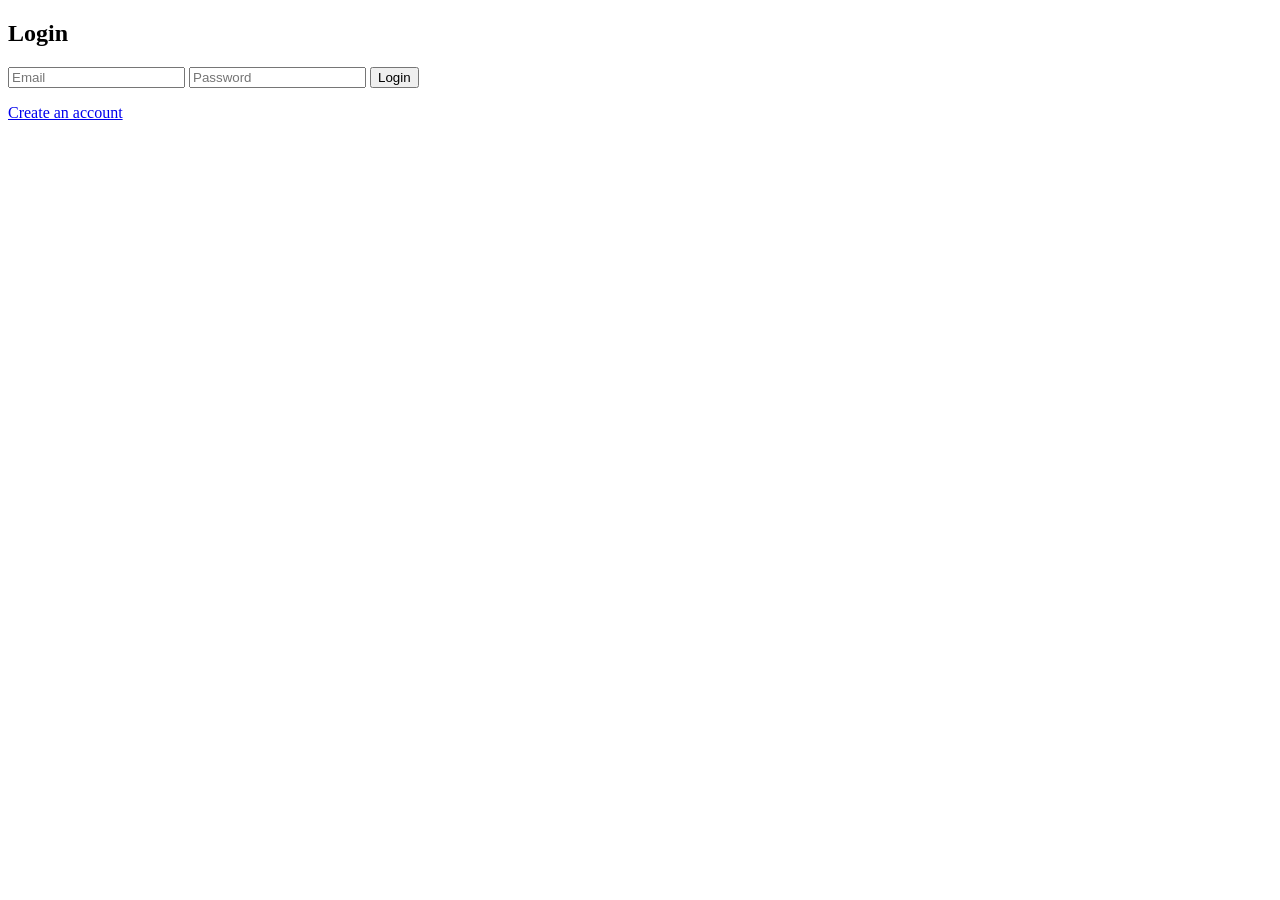
==== src/frontend/dashboard.html @ 11bc30a0 "Front end additions" ====
<!DOCTYPE html>
<html lang="en">
<head>
  <meta charset="UTF-8" />
  <title>Dashboard</title>
  <link rel="stylesheet" href="assets/css/style.css" />
</head>
<body>
  <div class="container">
    <h2>Dashboard</h2>
    <p id="welcome"></p>
    <pre id="userData"></pre>
    <button id="logoutBtn">Logout</button>
  </div>

  <script>
    const token = localStorage.getItem("token");

    if (!token) {
      window.location.href = "login.html";
    }

    document.getElementById("welcome").textContent = `Welcome, ${localStorage.getItem("userName") || "User"}`;

    async function loadUser() {
      const response = await fetch("http://localhost/Life-Discovery-Backend/api/auth/me.php", {
        method: "GET",
        headers: {
          "Authorization": `Bearer ${token}`
        }
      });

      const data = await response.json();

      if (!data.success) {
        localStorage.removeItem("token");
        localStorage.removeItem("userName");
        window.location.href = "login.html";
        return;
      }

      document.getElementById("userData").textContent = JSON.stringify(data.user, null, 2);
    }

    document.getElementById("logoutBtn").addEventListener("click", function() {
      localStorage.removeItem("token");
      localStorage.removeItem("userName");
      window.location.href = "login.html";
    });

    loadUser();
  </script>
</body>
</html>
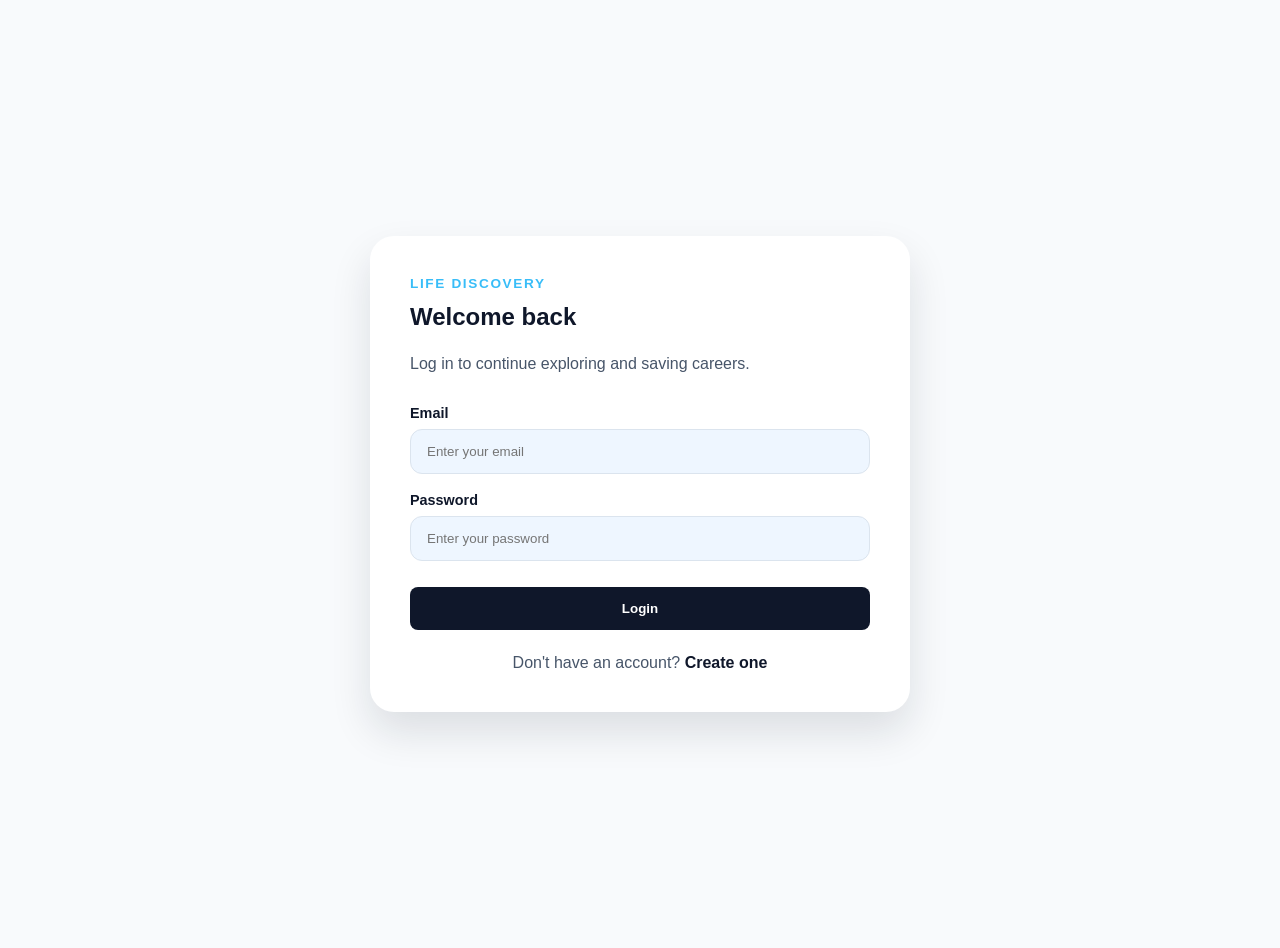
==== commit e9cefbc8: "All fornt end login/register/dashboard" ====
--- a/src/frontend/dashboard.html
+++ b/src/frontend/dashboard.html
@@ -2,53 +2,54 @@
 <html lang="en">
 <head>
   <meta charset="UTF-8" />
-  <title>Dashboard</title>
-  <link rel="stylesheet" href="assets/css/style.css" />
+  <title>Dashboard - Life Discovery</title>
+  <link rel="stylesheet" href="assests/css/style.css" />
 </head>
 <body>
-  <div class="container">
-    <h2>Dashboard</h2>
-    <p id="welcome"></p>
-    <pre id="userData"></pre>
-    <button id="logoutBtn">Logout</button>
-  </div>
+  <header>
+    <nav>
+      <div class="nav-container">
+        <h1>Life Discovery</h1>
+        <div class="nav-links">
+          <a href="#careers-section">Careers</a>
+          <a href="#favourites-section">My Favourites</a>
+          <button id="logoutBtn">Logout</button>
+        </div>
+      </div>
+    </nav>
+  </header>
 
-  <script>
-    const token = localStorage.getItem("token");
+  <main>
+    <div class="container">
+      <section id="welcome-section">
+        <h2>Dashboard</h2>
+        <p id="welcome"></p>
+      </section>
 
-    if (!token) {
-      window.location.href = "login.html";
-    }
+      <section id="careers-section">
+        <h3>Explore Careers</h3>
+        <div class="careers-toolbar">
+          <div class="category-filter-wrap">
+            <label for="category-filter">Filter by category</label>
+            <select id="category-filter"></select>
+          </div>
+          <div id="pagination-info" class="pagination-info"></div>
+        </div>
+        <div id="careers-list" class="careers-grid">
+          <!-- Careers will be loaded here -->
+        </div>
+        <div id="careers-pagination" class="careers-pagination"></div>
+      </section>
 
-    document.getElementById("welcome").textContent = `Welcome, ${localStorage.getItem("userName") || "User"}`;
+      <section id="favourites-section">
+        <h3>My Favourite Careers</h3>
+        <div id="favourites-list" class="careers-grid">
+          <!-- Favourites will be loaded here -->
+        </div>
+      </section>
+    </div>
+  </main>
 
-    async function loadUser() {
-      const response = await fetch("http://localhost/Life-Discovery-Backend/api/auth/me.php", {
-        method: "GET",
-        headers: {
-          "Authorization": `Bearer ${token}`
-        }
-      });
-
-      const data = await response.json();
-
-      if (!data.success) {
-        localStorage.removeItem("token");
-        localStorage.removeItem("userName");
-        window.location.href = "login.html";
-        return;
-      }
-
-      document.getElementById("userData").textContent = JSON.stringify(data.user, null, 2);
-    }
-
-    document.getElementById("logoutBtn").addEventListener("click", function() {
-      localStorage.removeItem("token");
-      localStorage.removeItem("userName");
-      window.location.href = "login.html";
-    });
-
-    loadUser();
-  </script>
+  <script src="assests/js/dashboard.js"></script>
 </body>
-</html>+</html>
--- a/src/frontend/assests/css/style.css
+++ b/src/frontend/assests/css/style.css
@@ -0,0 +1,306 @@
+:root {
+  --bg-main: #f8fafc;
+  --bg-card: #ffffff;
+  --bg-soft: #eef6ff;
+  --text-main: #0f172a;
+  --text-muted: #475569;
+  --accent: #38bdf8;
+  --accent-dark: #0f172a;
+  --badge-bg: #e0f2fe;
+  --badge-text: #0369a1;
+  --border-soft: #dbe4ee;
+  --shadow-soft: rgba(15, 23, 42, 0.12);
+}
+
+body {
+  font-family: Arial, sans-serif;
+  background: var(--bg-main);
+  color: var(--text-main);
+  margin: 0;
+  padding: 0;
+}
+
+.container {
+  max-width: 400px;
+  margin: 80px auto;
+  background: var(--bg-card);
+  padding: 24px;
+  border-radius: 12px;
+  box-shadow: 0 4px 20px var(--shadow-soft);
+}
+
+h1, h2 {
+  margin-top: 0;
+}
+
+input {
+  width: 100%;
+  padding: 12px;
+  margin: 10px 0;
+  box-sizing: border-box;
+}
+
+button, a {
+  display: inline-block;
+  margin-top: 10px;
+  padding: 10px 14px;
+  text-decoration: none;
+  border: none;
+  background: var(--accent-dark);
+  color: white;
+  cursor: pointer;
+  border-radius: 8px;
+}
+
+a {
+  background: var(--accent-dark);
+}
+
+.buttons {
+  display: flex;
+  gap: 10px;
+}
+
+.auth-page {
+  min-height: 100vh;
+  display: flex;
+  align-items: center;
+  justify-content: center;
+  padding: 24px;
+}
+
+.auth-card {
+  width: 100%;
+  max-width: 460px;
+  background: var(--bg-card);
+  padding: 40px;
+  border-radius: 24px;
+  box-shadow: 0 20px 40px var(--shadow-soft);
+}
+
+.auth-brand {
+  margin: 0 0 12px;
+  font-size: 0.85rem;
+  font-weight: 700;
+  letter-spacing: 0.12em;
+  text-transform: uppercase;
+  color: var(--accent);
+}
+
+.auth-subtitle {
+  margin: 0 0 28px;
+  color: var(--text-muted);
+  line-height: 1.6;
+}
+
+.auth-form {
+  display: flex;
+  flex-direction: column;
+  gap: 18px;
+}
+
+.form-group {
+  display: flex;
+  flex-direction: column;
+  gap: 8px;
+}
+
+.form-group label {
+  font-size: 0.9rem;
+  font-weight: 600;
+  color: var(--text-main);
+}
+
+.form-group input {
+  margin: 0;
+  padding: 14px 16px;
+  border: 1px solid var(--border-soft);
+  border-radius: 12px;
+  background: var(--bg-soft);
+  color: var(--text-main);
+}
+
+.auth-btn {
+  width: 100%;
+  margin-top: 8px;
+  padding: 14px 18px;
+  font-weight: 700;
+}
+
+.auth-message {
+  margin: 18px 0 0;
+  color: var(--badge-text);
+  font-weight: 600;
+}
+
+.auth-link-text {
+  margin: 24px 0 0;
+  text-align: center;
+  color: var(--text-muted);
+}
+
+.auth-link {
+  background: transparent;
+  color: var(--accent-dark);
+  padding: 0;
+  margin: 0;
+  font-weight: 700;
+}
+
+/* Dashboard specific styles */
+header {
+  background: var(--bg-card);
+  box-shadow: 0 2px 10px var(--shadow-soft);
+  position: sticky;
+  top: 0;
+  z-index: 100;
+}
+
+.nav-container {
+  max-width: 1200px;
+  margin: 0 auto;
+  padding: 1rem 2rem;
+  display: flex;
+  justify-content: space-between;
+  align-items: center;
+}
+
+.nav-links {
+  display: flex;
+  gap: 1rem;
+  align-items: center;
+}
+
+.nav-links a {
+  color: var(--bg-card);
+  text-decoration: none;
+  padding: 0.5rem 1rem;
+  border-radius: 6px;
+  transition: background 0.3s;
+}
+
+.nav-links a:hover {
+  background: var(--accent);
+  color: var(--accent-dark);
+}
+
+main .container {
+  max-width: 1200px;
+  margin: 2rem auto;
+  padding: 2rem;
+  background: var(--bg-card);
+  border-radius: 12px;
+  box-shadow: 0 4px 20px var(--shadow-soft);
+}
+
+section {
+  margin-bottom: 2rem;
+}
+
+.careers-grid {
+  display: grid;
+  grid-template-columns: repeat(auto-fill, minmax(300px, 1fr));
+  gap: 1.5rem;
+  margin-top: 1rem;
+}
+
+.careers-toolbar {
+  display: flex;
+  justify-content: space-between;
+  align-items: end;
+  flex-wrap: wrap;
+  gap: 1rem;
+  margin-top: 1rem;
+}
+
+.category-filter-wrap {
+  display: flex;
+  flex-direction: column;
+  gap: 0.4rem;
+}
+
+.category-filter-wrap label,
+.pagination-info,
+.page-count {
+  font-size: 0.9rem;
+  color: #4b5563;
+  color: var(--text-muted);
+}
+
+#category-filter {
+  min-width: 220px;
+  padding: 0.75rem 1rem;
+  border-radius: 8px;
+  border: 1px solid var(--border-soft);
+  background: var(--bg-card);
+  color: var(--text-main);
+}
+
+.careers-pagination {
+  display: flex;
+  justify-content: center;
+  align-items: center;
+  gap: 1rem;
+  margin-top: 1.5rem;
+}
+
+#prev-page:disabled,
+#next-page:disabled {
+  background: #d1d5db;
+  color: var(--text-muted);
+  cursor: not-allowed;
+}
+
+.career-card {
+  background: var(--bg-soft);
+  border: 1px solid var(--border-soft);
+  border-radius: 8px;
+  padding: 1.5rem;
+  transition: transform 0.2s, box-shadow 0.2s;
+}
+
+.career-card:hover {
+  transform: translateY(-2px);
+  box-shadow: 0 4px 15px var(--shadow-soft);
+}
+
+.career-card h4 {
+  margin: 0 0 0.5rem 0;
+  color: var(--text-main);
+}
+
+.career-card p {
+  margin: 0.5rem 0;
+  color: var(--text-muted);
+  font-size: 0.9rem;
+}
+
+.career-category {
+  display: inline-block;
+  padding: 0.3rem 0.65rem;
+  border-radius: 999px;
+  background: var(--badge-bg);
+  color: var(--badge-text);
+  font-size: 0.75rem;
+  font-weight: bold;
+  margin-bottom: 0.75rem;
+}
+
+.career-meta {
+  font-size: 0.85rem;
+  color: var(--text-muted);
+}
+
+.fav-btn {
+  background: var(--accent-dark);
+  margin-top: 1rem;
+}
+
+.fav-btn.favourited {
+  background: var(--accent);
+  color: var(--accent-dark);
+}
+
+.fav-btn:hover {
+  opacity: 0.9;
+}
